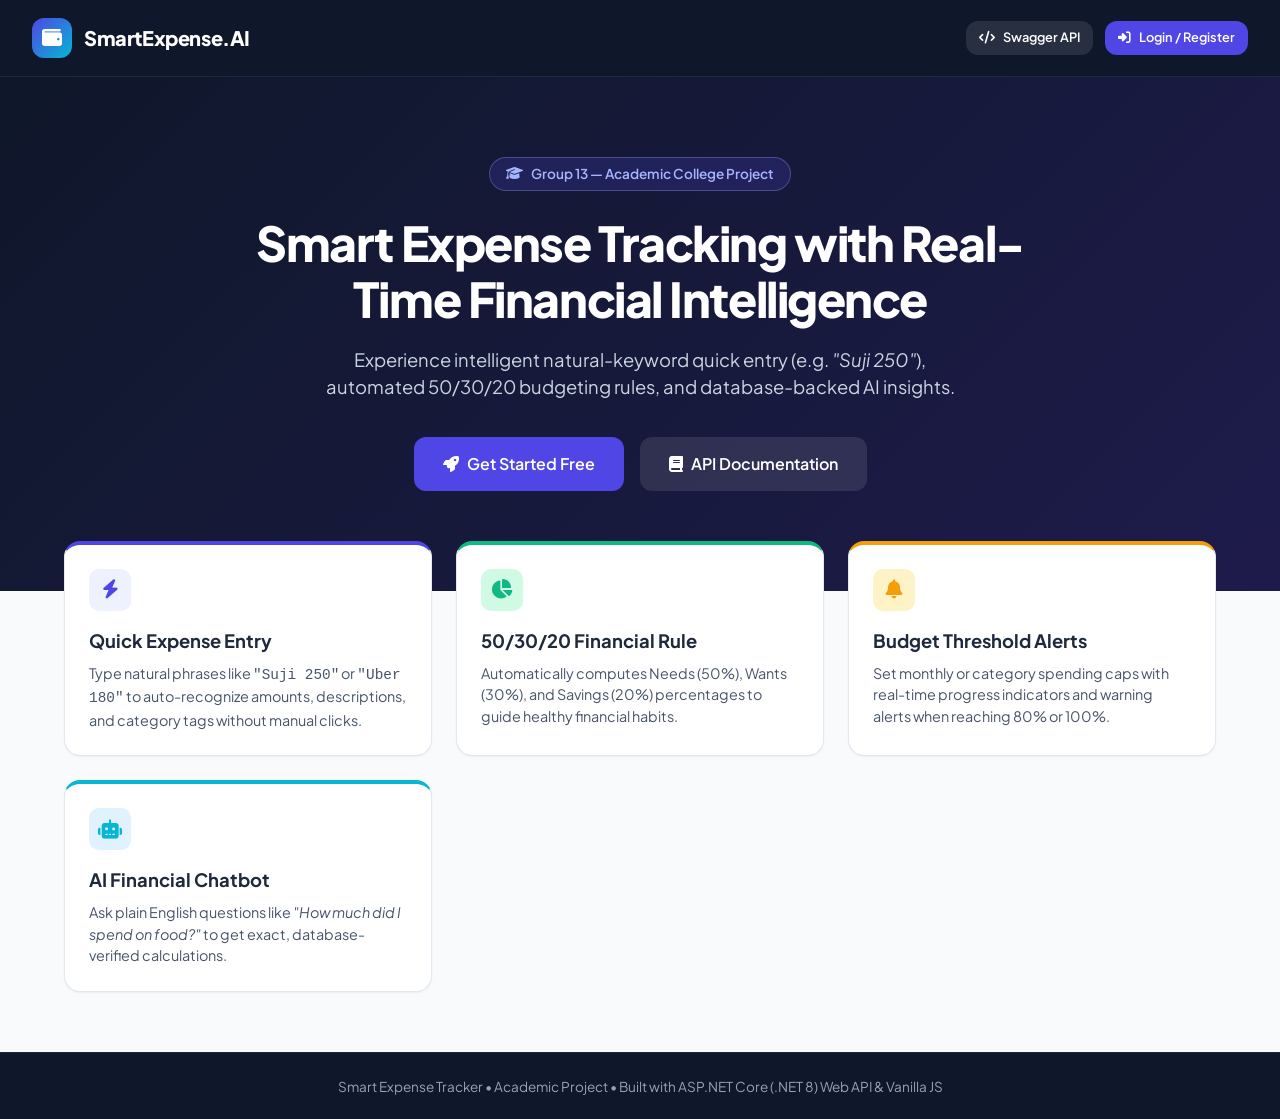
==== frontend/index.html @ 4ae5ca82 "Initial Commit" ====
<!DOCTYPE html>
<html lang="en">
<head>
  <meta charset="UTF-8">
  <meta name="viewport" content="width=device-width, initial-scale=1.0">
  <title>Smart Expense Tracker with AI Insights | Academic Project</title>
  <link rel="stylesheet" href="https://cdnjs.cloudflare.com/ajax/libs/font-awesome/6.4.0/css/all.min.css">
  <link rel="stylesheet" href="css/style.css">
  <style>
    .hero-section {
      background: linear-gradient(135deg, #0f172a 0%, #1e1b4b 100%);
      color: #ffffff;
      padding: 80px 24px 100px;
      text-align: center;
    }
    .hero-badge {
      display: inline-flex;
      align-items: center;
      gap: 8px;
      background: rgba(79, 70, 229, 0.2);
      border: 1px solid rgba(165, 180, 252, 0.3);
      color: #a5b4fc;
      padding: 6px 16px;
      border-radius: var(--radius-full);
      font-size: 0.85rem;
      font-weight: 600;
      margin-bottom: 24px;
    }
    .hero-title {
      font-size: 3rem;
      font-weight: 800;
      letter-spacing: -0.03em;
      line-height: 1.15;
      max-width: 800px;
      margin: 0 auto 20px;
    }
    .hero-desc {
      font-size: 1.15rem;
      color: var(--gray-300);
      max-width: 650px;
      margin: 0 auto 36px;
    }
    .feature-grid {
      max-width: 1200px;
      margin: -50px auto 60px;
      padding: 0 24px;
      display: grid;
      grid-template-columns: repeat(auto-fit, minmax(280px, 1fr));
      gap: 24px;
    }
  </style>
</head>
<body>

  <!-- Navigation Bar -->
  <header style="background: var(--dark); padding: 18px 32px; display: flex; justify-content: space-between; align-items: center; border-bottom: 1px solid var(--gray-800);">
    <div style="display: flex; align-items: center; gap: 12px;">
      <div class="brand-icon"><i class="fas fa-wallet" style="color: white;"></i></div>
      <span style="font-size: 1.25rem; font-weight: 800; color: white; letter-spacing: -0.02em;">SmartExpense.AI</span>
    </div>
    <div style="display: flex; gap: 12px; align-items: center;">
      <a href="http://localhost:5077/swagger" target="_blank" class="btn btn-secondary btn-sm" style="color: var(--white); background: rgba(255,255,255,0.1);"><i class="fas fa-code"></i> Swagger API</a>
      <a href="login.html" class="btn btn-primary btn-sm"><i class="fas fa-sign-in-alt"></i> Login / Register</a>
    </div>
  </header>

  <!-- Hero Section -->
  <section class="hero-section">
    <div class="hero-badge"><i class="fas fa-graduation-cap"></i> Group 13 — Academic College Project</div>
    <h1 class="hero-title">Smart Expense Tracking with Real-Time Financial Intelligence</h1>
    <p class="hero-desc">Experience intelligent natural-keyword quick entry (e.g. <em>"Suji 250"</em>), automated 50/30/20 budgeting rules, and database-backed AI insights.</p>
    <div style="display: flex; gap: 16px; justify-content: center; flex-wrap: wrap;">
      <a href="login.html" class="btn btn-primary" style="padding: 14px 28px; font-size: 1rem;"><i class="fas fa-rocket"></i> Get Started Free</a>
      <a href="http://localhost:5077/swagger" target="_blank" class="btn btn-secondary" style="padding: 14px 28px; font-size: 1rem; color: white; background: rgba(255,255,255,0.1);"><i class="fas fa-book"></i> API Documentation</a>
    </div>
  </section>

  <!-- Key Features Grid -->
  <section class="feature-grid">
    <div class="card" style="border-top: 4px solid var(--primary);">
      <div class="kpi-icon-wrap" style="background: var(--primary-light); color: var(--primary); margin-bottom: 16px;">
        <i class="fas fa-bolt"></i>
      </div>
      <h3 style="font-size: 1.15rem; font-weight: 700; margin-bottom: 8px;">Quick Expense Entry</h3>
      <p style="font-size: 0.9rem; color: var(--gray-600);">Type natural phrases like <code>"Suji 250"</code> or <code>"Uber 180"</code> to auto-recognize amounts, descriptions, and category tags without manual clicks.</p>
    </div>

    <div class="card" style="border-top: 4px solid var(--success);">
      <div class="kpi-icon-wrap" style="background: var(--success-light); color: var(--success); margin-bottom: 16px;">
        <i class="fas fa-chart-pie"></i>
      </div>
      <h3 style="font-size: 1.15rem; font-weight: 700; margin-bottom: 8px;">50/30/20 Financial Rule</h3>
      <p style="font-size: 0.9rem; color: var(--gray-600);">Automatically computes Needs (50%), Wants (30%), and Savings (20%) percentages to guide healthy financial habits.</p>
    </div>

    <div class="card" style="border-top: 4px solid var(--warning);">
      <div class="kpi-icon-wrap" style="background: var(--warning-light); color: var(--warning); margin-bottom: 16px;">
        <i class="fas fa-bell"></i>
      </div>
      <h3 style="font-size: 1.15rem; font-weight: 700; margin-bottom: 8px;">Budget Threshold Alerts</h3>
      <p style="font-size: 0.9rem; color: var(--gray-600);">Set monthly or category spending caps with real-time progress indicators and warning alerts when reaching 80% or 100%.</p>
    </div>

    <div class="card" style="border-top: 4px solid var(--secondary);">
      <div class="kpi-icon-wrap" style="background: #e0f2fe; color: var(--secondary); margin-bottom: 16px;">
        <i class="fas fa-robot"></i>
      </div>
      <h3 style="font-size: 1.15rem; font-weight: 700; margin-bottom: 8px;">AI Financial Chatbot</h3>
      <p style="font-size: 0.9rem; color: var(--gray-600);">Ask plain English questions like <em>"How much did I spend on food?"</em> to get exact, database-verified calculations.</p>
    </div>
  </section>

  <!-- Footer -->
  <footer style="margin-top: auto; background: var(--dark); color: var(--gray-400); text-align: center; padding: 24px; font-size: 0.85rem; border-top: 1px solid var(--gray-800);">
    <p>Smart Expense Tracker &bull; Academic Project &bull; Built with ASP.NET Core (.NET 8) Web API &amp; Vanilla JS</p>
  </footer>

</body>
</html>
---- frontend/css/style.css ----
/* =========================================================================
   Smart Expense Tracker - Modern & Clean Design System
   ========================================================================= */

@import url('https://fonts.googleapis.com/css2?family=Plus+Jakarta+Sans:wght@300;400;500;600;700;800&display=swap');

:root {
  --primary: #4f46e5;
  --primary-hover: #4338ca;
  --primary-light: #eef2ff;
  --secondary: #06b6d4;
  --success: #10b981;
  --success-light: #d1fae5;
  --warning: #f59e0b;
  --warning-light: #fef3c7;
  --danger: #ef4444;
  --danger-light: #fee2e2;
  --dark: #0f172a;
  --dark-card: #1e293b;
  --gray-50: #f8fafc;
  --gray-100: #f1f5f9;
  --gray-200: #e2e8f0;
  --gray-300: #cbd5e1;
  --gray-400: #94a3b8;
  --gray-500: #64748b;
  --gray-600: #475569;
  --gray-700: #334155;
  --gray-800: #1e293b;
  --gray-900: #0f172a;
  --white: #ffffff;
  
  --shadow-sm: 0 1px 2px 0 rgb(0 0 0 / 0.05);
  --shadow: 0 4px 6px -1px rgb(0 0 0 / 0.1), 0 2px 4px -2px rgb(0 0 0 / 0.1);
  --shadow-md: 0 10px 15px -3px rgb(0 0 0 / 0.1), 0 4px 6px -4px rgb(0 0 0 / 0.1);
  --shadow-lg: 0 20px 25px -5px rgb(0 0 0 / 0.1), 0 8px 10px -6px rgb(0 0 0 / 0.1);
  --radius: 12px;
  --radius-lg: 16px;
  --radius-full: 9999px;
  --transition: all 0.2s cubic-bezier(0.4, 0, 0.2, 1);
}

* {
  margin: 0;
  padding: 0;
  box-sizing: border-box;
}

body {
  font-family: 'Plus Jakarta Sans', sans-serif;
  background-color: var(--gray-50);
  color: var(--gray-800);
  line-height: 1.5;
  min-height: 100vh;
  display: flex;
  flex-direction: column;
}

/* Layout */
.app-container {
  display: flex;
  min-height: 100vh;
}

/* Sidebar */
.sidebar {
  width: 260px;
  background: var(--dark);
  color: var(--white);
  padding: 24px 16px;
  display: flex;
  flex-direction: column;
  position: fixed;
  top: 0;
  bottom: 0;
  left: 0;
  z-index: 40;
  box-shadow: var(--shadow-md);
}

.brand {
  display: flex;
  align-items: center;
  gap: 12px;
  padding: 0 8px 24px;
  border-bottom: 1px solid var(--gray-800);
  text-decoration: none;
  color: var(--white);
}

.brand-icon {
  width: 40px;
  height: 40px;
  background: linear-gradient(135deg, var(--primary), var(--secondary));
  border-radius: var(--radius);
  display: flex;
  align-items: center;
  justify-content: center;
  font-size: 20px;
}

.brand-title {
  font-size: 1.1rem;
  font-weight: 700;
  letter-spacing: -0.02em;
}

.brand-badge {
  font-size: 0.65rem;
  background: rgba(79, 70, 229, 0.3);
  color: #a5b4fc;
  padding: 2px 6px;
  border-radius: var(--radius-full);
  margin-left: auto;
  border: 1px solid rgba(165, 180, 252, 0.2);
}

.nav-links {
  list-style: none;
  margin-top: 24px;
  display: flex;
  flex-direction: column;
  gap: 6px;
  flex-grow: 1;
}

.nav-link {
  display: flex;
  align-items: center;
  gap: 12px;
  padding: 12px 14px;
  color: var(--gray-400);
  text-decoration: none;
  border-radius: var(--radius);
  font-weight: 500;
  font-size: 0.95rem;
  transition: var(--transition);
}

.nav-link:hover {
  color: var(--white);
  background: rgba(255, 255, 255, 0.05);
}

.nav-link.active {
  color: var(--white);
  background: var(--primary);
  box-shadow: 0 4px 12px rgba(79, 70, 229, 0.35);
}

.nav-icon {
  font-size: 1.1rem;
  width: 20px;
  text-align: center;
}

.user-profile-bar {
  padding: 16px;
  background: rgba(255, 255, 255, 0.03);
  border-radius: var(--radius);
  border: 1px solid rgba(255, 255, 255, 0.05);
  display: flex;
  align-items: center;
  gap: 12px;
}

.user-avatar {
  width: 36px;
  height: 36px;
  background: var(--primary);
  border-radius: 50%;
  display: flex;
  align-items: center;
  justify-content: center;
  font-weight: 600;
  font-size: 0.85rem;
}

.user-info {
  flex: 1;
  overflow: hidden;
}

.user-name {
  font-size: 0.85rem;
  font-weight: 600;
  white-space: nowrap;
  overflow: hidden;
  text-overflow: ellipsis;
}

.user-email {
  font-size: 0.75rem;
  color: var(--gray-400);
  white-space: nowrap;
  overflow: hidden;
  text-overflow: ellipsis;
}

.btn-logout {
  background: none;
  border: none;
  color: var(--gray-400);
  cursor: pointer;
  padding: 6px;
  border-radius: 6px;
  transition: var(--transition);
}

.btn-logout:hover {
  color: var(--danger);
  background: rgba(239, 68, 68, 0.1);
}

/* Main Content Area */
.main-content {
  margin-left: 260px;
  flex: 1;
  padding: 32px;
  max-width: 1400px;
}

/* Header */
.page-header {
  display: flex;
  justify-content: space-between;
  align-items: center;
  margin-bottom: 28px;
  flex-wrap: wrap;
  gap: 16px;
}

.page-title {
  font-size: 1.75rem;
  font-weight: 800;
  color: var(--gray-900);
  letter-spacing: -0.02em;
}

.page-subtitle {
  font-size: 0.9rem;
  color: var(--gray-500);
  margin-top: 2px;
}

/* Quick Expense Bar (Feature 2B) */
.quick-entry-card {
  background: var(--white);
  border-radius: var(--radius-lg);
  padding: 20px 24px;
  margin-bottom: 28px;
  box-shadow: var(--shadow-sm);
  border: 1px solid var(--gray-200);
  display: flex;
  align-items: center;
  gap: 16px;
  flex-wrap: wrap;
}

.quick-entry-label {
  font-weight: 700;
  font-size: 0.95rem;
  color: var(--primary);
  display: flex;
  align-items: center;
  gap: 6px;
  white-space: nowrap;
}

.quick-entry-form {
  display: flex;
  flex: 1;
  gap: 12px;
  min-width: 300px;
}

.quick-input {
  flex: 1;
  padding: 12px 16px;
  border: 1.5px solid var(--gray-300);
  border-radius: var(--radius);
  font-size: 0.95rem;
  font-family: inherit;
  transition: var(--transition);
}

.quick-input:focus {
  outline: none;
  border-color: var(--primary);
  box-shadow: 0 0 0 3px rgba(79, 70, 229, 0.15);
}

/* KPI Cards Grid */
.kpi-grid {
  display: grid;
  grid-template-columns: repeat(auto-fit, minmax(240px, 1fr));
  gap: 20px;
  margin-bottom: 28px;
}

.kpi-card {
  background: var(--white);
  border-radius: var(--radius-lg);
  padding: 24px;
  box-shadow: var(--shadow-sm);
  border: 1px solid var(--gray-200);
  transition: var(--transition);
  position: relative;
  overflow: hidden;
}

.kpi-card:hover {
  transform: translateY(-2px);
  box-shadow: var(--shadow-md);
}

.kpi-header {
  display: flex;
  justify-content: space-between;
  align-items: center;
  margin-bottom: 12px;
}

.kpi-title {
  font-size: 0.85rem;
  font-weight: 600;
  text-transform: uppercase;
  letter-spacing: 0.05em;
  color: var(--gray-500);
}

.kpi-icon-wrap {
  width: 42px;
  height: 42px;
  border-radius: 10px;
  display: flex;
  align-items: center;
  justify-content: center;
  font-size: 1.2rem;
}

.icon-income { background: var(--success-light); color: var(--success); }
.icon-expense { background: var(--danger-light); color: var(--danger); }
.icon-savings { background: var(--primary-light); color: var(--primary); }
.icon-rate { background: var(--warning-light); color: var(--warning); }

.kpi-value {
  font-size: 1.85rem;
  font-weight: 800;
  color: var(--gray-900);
  letter-spacing: -0.03em;
}

.kpi-subtext {
  font-size: 0.8rem;
  color: var(--gray-500);
  margin-top: 4px;
}

/* 50/30/20 Financial Rule Banner */
.rule-card {
  background: linear-gradient(135deg, #312e81, #1e1b4b);
  color: var(--white);
  border-radius: var(--radius-lg);
  padding: 24px;
  margin-bottom: 28px;
  box-shadow: var(--shadow);
}

.rule-header {
  display: flex;
  justify-content: space-between;
  align-items: center;
  margin-bottom: 16px;
  flex-wrap: wrap;
  gap: 12px;
}

.rule-title {
  font-size: 1.15rem;
  font-weight: 700;
  display: flex;
  align-items: center;
  gap: 8px;
}

.rule-badge {
  padding: 4px 12px;
  border-radius: var(--radius-full);
  font-size: 0.8rem;
  font-weight: 600;
  background: rgba(16, 185, 129, 0.2);
  color: #6ee7b7;
  border: 1px solid rgba(16, 185, 129, 0.3);
}

.rule-bars {
  display: grid;
  grid-template-columns: repeat(auto-fit, minmax(200px, 1fr));
  gap: 16px;
  margin-top: 16px;
}

.rule-item {
  background: rgba(255, 255, 255, 0.06);
  padding: 14px;
  border-radius: var(--radius);
  border: 1px solid rgba(255, 255, 255, 0.08);
}

.rule-item-header {
  display: flex;
  justify-content: space-between;
  font-size: 0.85rem;
  margin-bottom: 8px;
}

.rule-progress {
  height: 8px;
  background: rgba(255, 255, 255, 0.15);
  border-radius: var(--radius-full);
  overflow: hidden;
}

.rule-progress-bar {
  height: 100%;
  border-radius: var(--radius-full);
  transition: width 0.5s ease;
}

.bar-needs { background: #38bdf8; }
.bar-wants { background: #f472b6; }
.bar-savings { background: #34d399; }

/* Content Cards Grid */
.dashboard-grid {
  display: grid;
  grid-template-columns: 2fr 1fr;
  gap: 24px;
  margin-bottom: 28px;
}

@media (max-width: 1024px) {
  .dashboard-grid { grid-template-columns: 1fr; }
}

.card {
  background: var(--white);
  border-radius: var(--radius-lg);
  padding: 24px;
  box-shadow: var(--shadow-sm);
  border: 1px solid var(--gray-200);
}

.card-header {
  display: flex;
  justify-content: space-between;
  align-items: center;
  margin-bottom: 20px;
}

.card-title {
  font-size: 1.1rem;
  font-weight: 700;
  color: var(--gray-900);
}

/* Category Breakdown List */
.category-list {
  display: flex;
  flex-direction: column;
  gap: 14px;
}

.category-item {
  display: flex;
  align-items: center;
  gap: 12px;
}

.category-icon-box {
  width: 38px;
  height: 38px;
  border-radius: var(--radius);
  display: flex;
  align-items: center;
  justify-content: center;
  font-size: 1.1rem;
  flex-shrink: 0;
}

.category-info {
  flex: 1;
}

.category-name-row {
  display: flex;
  justify-content: space-between;
  font-size: 0.9rem;
  font-weight: 600;
  margin-bottom: 4px;
}

.category-meter {
  height: 6px;
  background: var(--gray-100);
  border-radius: var(--radius-full);
  overflow: hidden;
}

.category-meter-bar {
  height: 100%;
  border-radius: var(--radius-full);
}

/* Data Tables */
.table-container {
  overflow-x: auto;
}

table {
  width: 100%;
  border-collapse: collapse;
  text-align: left;
  font-size: 0.9rem;
}

th {
  background: var(--gray-50);
  padding: 12px 16px;
  font-weight: 600;
  color: var(--gray-600);
  border-bottom: 1px solid var(--gray-200);
}

td {
  padding: 14px 16px;
  border-bottom: 1px solid var(--gray-100);
  vertical-align: middle;
}

tr:hover td {
  background: var(--gray-50);
}

/* Badges */
.badge {
  display: inline-flex;
  align-items: center;
  gap: 4px;
  padding: 4px 10px;
  border-radius: var(--radius-full);
  font-size: 0.75rem;
  font-weight: 600;
}

.badge-expense { background: var(--danger-light); color: var(--danger); }
.badge-income { background: var(--success-light); color: var(--success); }
.badge-upi { background: #e0f2fe; color: #0369a1; }
.badge-cash { background: #fef3c7; color: #b45309; }
.badge-card { background: #f3e8ff; color: #7e22ce; }

/* Buttons */
.btn {
  display: inline-flex;
  align-items: center;
  justify-content: center;
  gap: 8px;
  padding: 10px 18px;
  border-radius: var(--radius);
  font-weight: 600;
  font-size: 0.9rem;
  font-family: inherit;
  cursor: pointer;
  transition: var(--transition);
  border: 1px solid transparent;
  text-decoration: none;
}

.btn-primary {
  background: var(--primary);
  color: var(--white);
}

.btn-primary:hover {
  background: var(--primary-hover);
  box-shadow: 0 4px 12px rgba(79, 70, 229, 0.25);
}

.btn-secondary {
  background: var(--gray-100);
  color: var(--gray-700);
}

.btn-secondary:hover {
  background: var(--gray-200);
}

.btn-danger {
  background: var(--danger-light);
  color: var(--danger);
}

.btn-danger:hover {
  background: #fca5a5;
  color: #991b1b;
}

.btn-sm {
  padding: 6px 12px;
  font-size: 0.8rem;
}

/* Modal */
.modal-backdrop {
  position: fixed;
  inset: 0;
  background: rgba(15, 23, 42, 0.6);
  backdrop-filter: blur(4px);
  display: flex;
  align-items: center;
  justify-content: center;
  z-index: 50;
  opacity: 0;
  pointer-events: none;
  transition: opacity 0.2s ease;
}

.modal-backdrop.open {
  opacity: 1;
  pointer-events: auto;
}

.modal-dialog {
  background: var(--white);
  border-radius: var(--radius-lg);
  width: 100%;
  max-width: 500px;
  padding: 28px;
  box-shadow: var(--shadow-lg);
  transform: translateY(20px);
  transition: transform 0.2s ease;
}

.modal-backdrop.open .modal-dialog {
  transform: translateY(0);
}

.modal-header {
  display: flex;
  justify-content: space-between;
  align-items: center;
  margin-bottom: 20px;
}

.modal-title {
  font-size: 1.25rem;
  font-weight: 700;
}

.modal-close {
  background: none;
  border: none;
  font-size: 1.5rem;
  color: var(--gray-400);
  cursor: pointer;
}

.form-group {
  margin-bottom: 16px;
}

.form-label {
  display: block;
  font-size: 0.85rem;
  font-weight: 600;
  margin-bottom: 6px;
  color: var(--gray-700);
}

.form-control {
  width: 100%;
  padding: 10px 14px;
  border: 1.5px solid var(--gray-300);
  border-radius: var(--radius);
  font-family: inherit;
  font-size: 0.95rem;
  transition: var(--transition);
}

.form-control:focus {
  outline: none;
  border-color: var(--primary);
  box-shadow: 0 0 0 3px rgba(79, 70, 229, 0.15);
}

/* AI Floating Chatbot Widget */
.ai-fab {
  position: fixed;
  bottom: 28px;
  right: 28px;
  width: 56px;
  height: 56px;
  background: linear-gradient(135deg, var(--primary), var(--secondary));
  color: var(--white);
  border-radius: 50%;
  display: flex;
  align-items: center;
  justify-content: center;
  font-size: 24px;
  box-shadow: 0 8px 24px rgba(79, 70, 229, 0.4);
  cursor: pointer;
  z-index: 45;
  transition: transform 0.3s ease;
}

.ai-fab:hover {
  transform: scale(1.08);
}

.ai-chat-drawer {
  position: fixed;
  bottom: 96px;
  right: 28px;
  width: 380px;
  height: 520px;
  background: var(--white);
  border-radius: var(--radius-lg);
  box-shadow: var(--shadow-lg);
  border: 1px solid var(--gray-200);
  display: flex;
  flex-direction: column;
  z-index: 45;
  opacity: 0;
  pointer-events: none;
  transform: translateY(20px);
  transition: var(--transition);
}

.ai-chat-drawer.open {
  opacity: 1;
  pointer-events: auto;
  transform: translateY(0);
}

.chat-header {
  padding: 16px;
  background: var(--dark);
  color: var(--white);
  border-radius: var(--radius-lg) var(--radius-lg) 0 0;
  display: flex;
  justify-content: space-between;
  align-items: center;
}

.chat-title {
  font-size: 0.95rem;
  font-weight: 700;
  display: flex;
  align-items: center;
  gap: 8px;
}

.chat-body {
  flex: 1;
  padding: 16px;
  overflow-y: auto;
  display: flex;
  flex-direction: column;
  gap: 12px;
}

.chat-bubble {
  max-width: 85%;
  padding: 10px 14px;
  border-radius: 14px;
  font-size: 0.85rem;
  line-height: 1.4;
}

.chat-bubble.bot {
  background: var(--gray-100);
  color: var(--gray-800);
  align-self: flex-start;
  border-bottom-left-radius: 4px;
}

.chat-bubble.user {
  background: var(--primary);
  color: var(--white);
  align-self: flex-end;
  border-bottom-right-radius: 4px;
}

.chat-footer {
  padding: 12px;
  border-top: 1px solid var(--gray-200);
  display: flex;
  gap: 8px;
}

/* Auth Page */
.auth-wrapper {
  min-height: 100vh;
  display: flex;
  align-items: center;
  justify-content: center;
  padding: 24px;
  background: linear-gradient(135deg, #0f172a, #1e1b4b);
}

.auth-card {
  background: var(--white);
  border-radius: var(--radius-lg);
  width: 100%;
  max-width: 440px;
  padding: 36px;
  box-shadow: var(--shadow-lg);
}

.auth-tabs {
  display: flex;
  border-bottom: 2px solid var(--gray-200);
  margin-bottom: 24px;
}

.auth-tab {
  flex: 1;
  text-align: center;
  padding: 12px;
  font-weight: 600;
  color: var(--gray-500);
  cursor: pointer;
  border-bottom: 2px solid transparent;
  margin-bottom: -2px;
  transition: var(--transition);
}

.auth-tab.active {
  color: var(--primary);
  border-bottom-color: var(--primary);
}

/* Toast Notifications */
.toast-container {
  position: fixed;
  top: 20px;
  right: 20px;
  z-index: 100;
  display: flex;
  flex-direction: column;
  gap: 10px;
}

.toast {
  padding: 12px 18px;
  border-radius: var(--radius);
  font-size: 0.9rem;
  font-weight: 600;
  box-shadow: var(--shadow-md);
  color: var(--white);
  animation: slideIn 0.3s ease;
}

.toast-success { background: var(--success); }
.toast-error { background: var(--danger); }
.toast-info { background: var(--primary); }

@keyframes slideIn {
  from { transform: translateX(100%); opacity: 0; }
  to { transform: translateX(0); opacity: 1; }
}
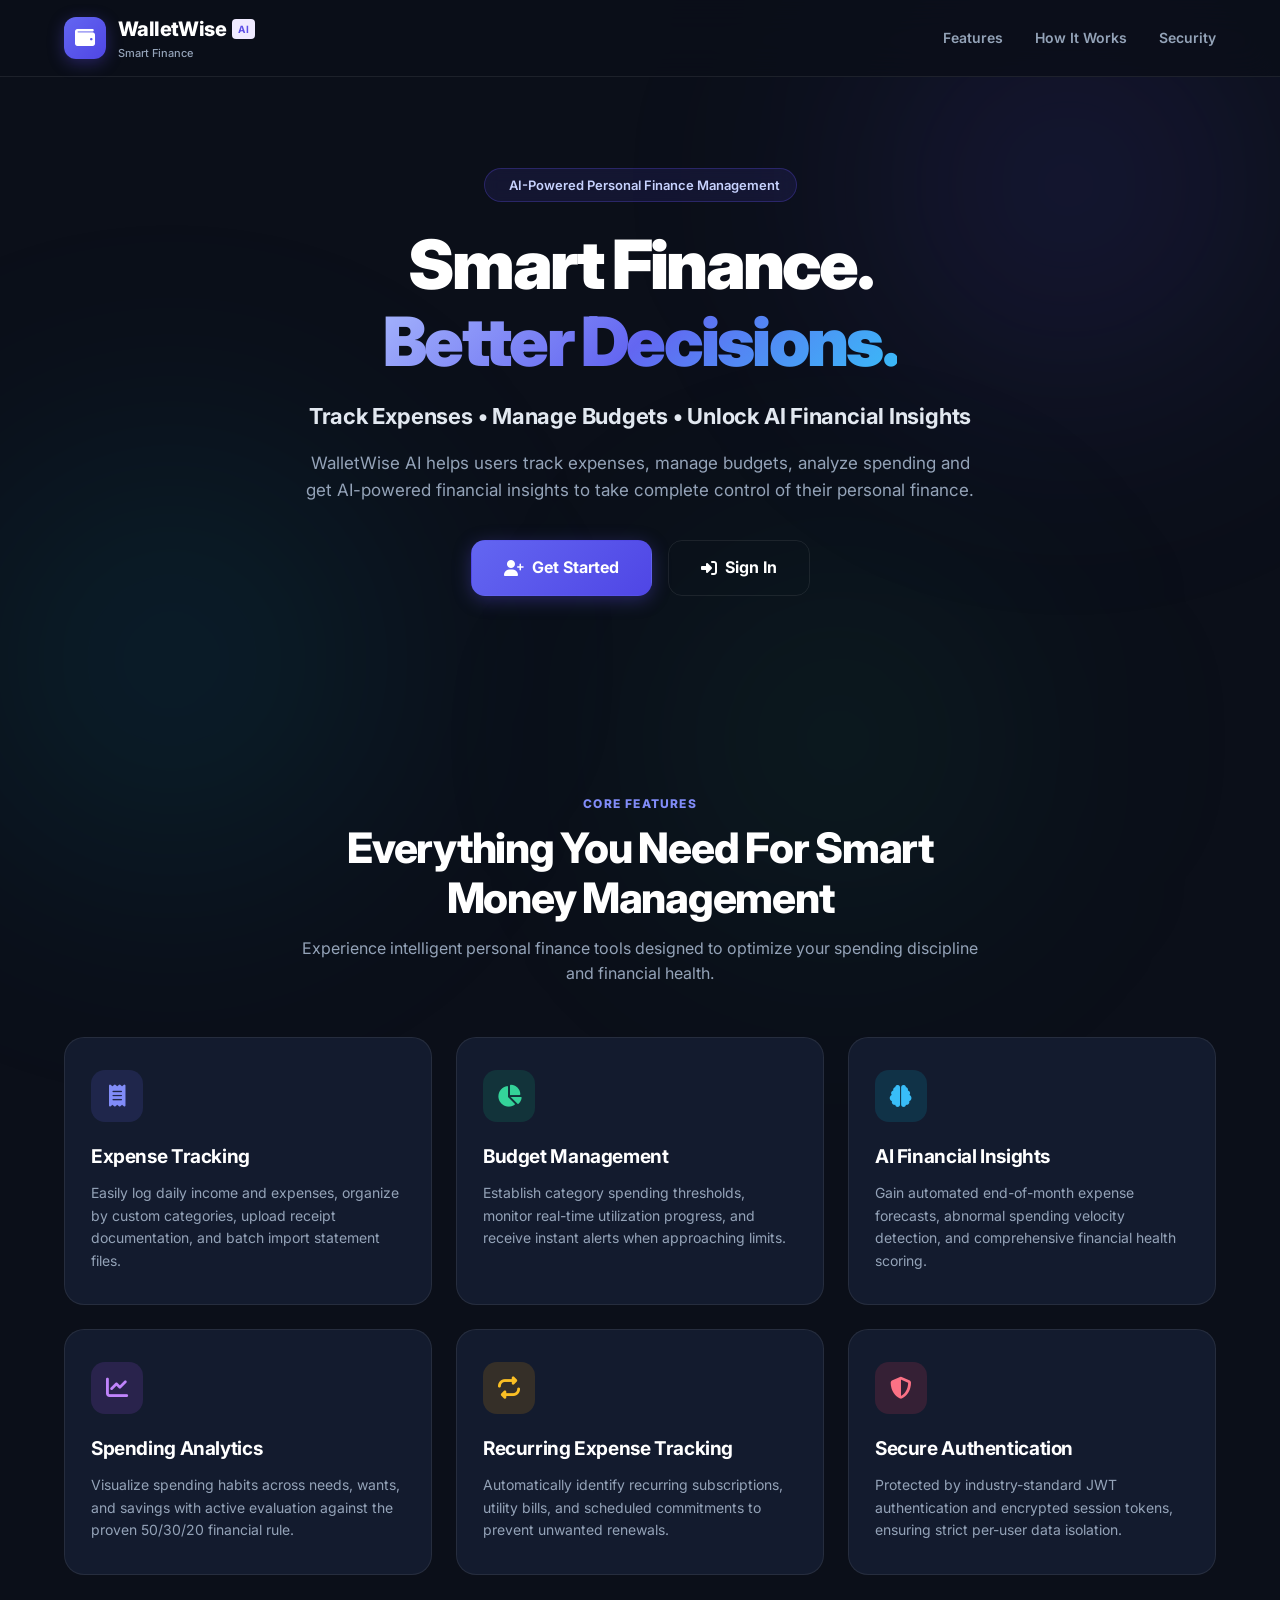
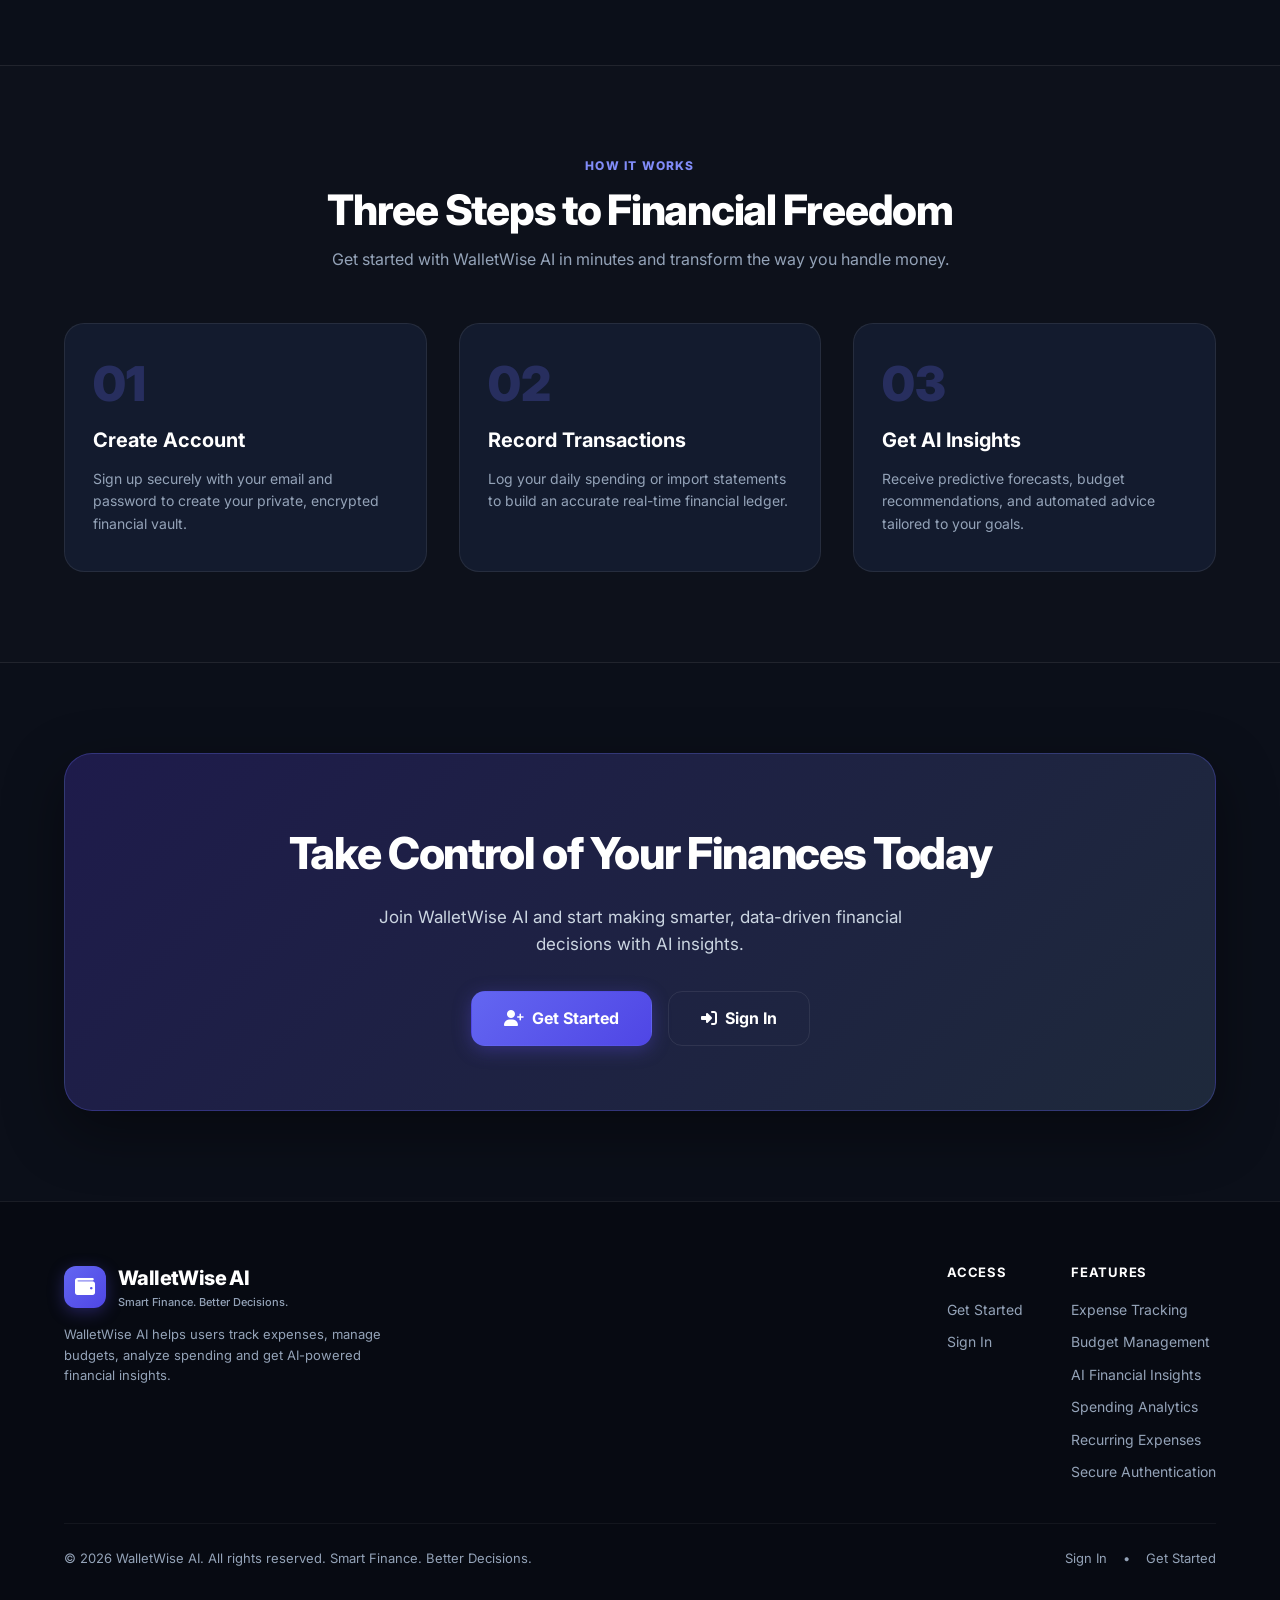
==== commit 2d6bd5f5: "Update frontend files" ====
--- a/frontend/index.html
+++ b/frontend/index.html
@@ -3,116 +3,734 @@
 <head>
   <meta charset="UTF-8">
   <meta name="viewport" content="width=device-width, initial-scale=1.0">
-  <title>Smart Expense Tracker with AI Insights | Academic Project</title>
+  <meta name="description" content="WalletWise AI helps users track expenses, manage budgets, analyze spending and get AI-powered financial insights. Smart Finance. Better Decisions.">
+  <title>WalletWise AI — Smart Finance. Better Decisions.</title>
+  
+  <!-- Google Fonts: Inter -->
+  <link rel="preconnect" href="https://fonts.googleapis.com">
+  <link rel="preconnect" href="https://fonts.gstatic.com" crossorigin>
+  <link href="https://fonts.googleapis.com/css2?family=Inter:wght@300;400;500;600;700;800;900&display=swap" rel="stylesheet">
+  
+  <!-- FontAwesome Icons -->
   <link rel="stylesheet" href="https://cdnjs.cloudflare.com/ajax/libs/font-awesome/6.4.0/css/all.min.css">
-  <link rel="stylesheet" href="css/style.css">
+  
   <style>
+    :root {
+      --primary: #5c4ee5;
+      --primary-dark: #4738cb;
+      --primary-light: #7a6df4;
+      --primary-soft: #efeaff;
+      --primary-glow: rgba(92, 78, 229, 0.35);
+      
+      --accent-cyan: #06b6d4;
+      --accent-emerald: #10b981;
+      --accent-amber: #f59e0b;
+      --accent-rose: #f43f5e;
+      
+      --dark-bg: #0b0f19;
+      --dark-card: #131b2e;
+      --dark-card-hover: #1a253e;
+      --dark-border: rgba(255, 255, 255, 0.08);
+      --dark-text-main: #f8fafc;
+      --dark-text-muted: #94a3b8;
+      
+      --radius-sm: 8px;
+      --radius-md: 14px;
+      --radius-lg: 20px;
+      --radius-xl: 28px;
+    }
+
+    * {
+      box-sizing: border-box;
+      margin: 0;
+      padding: 0;
+    }
+
+    html {
+      scroll-behavior: smooth;
+    }
+
+    body {
+      font-family: 'Inter', -apple-system, BlinkMacSystemFont, 'Segoe UI', Roboto, sans-serif;
+      background-color: var(--dark-bg);
+      color: var(--dark-text-main);
+      min-height: 100vh;
+      line-height: 1.6;
+      overflow-x: hidden;
+      -webkit-font-smoothing: antialiased;
+    }
+
+    /* Ambient Background Glows */
+    .glow-sphere {
+      position: fixed;
+      border-radius: 50%;
+      filter: blur(120px);
+      pointer-events: none;
+      z-index: 0;
+    }
+    .glow-1 {
+      top: -10%;
+      right: -5%;
+      width: 550px;
+      height: 550px;
+      background: radial-gradient(circle, rgba(92, 78, 229, 0.22) 0%, transparent 70%);
+    }
+    .glow-2 {
+      top: 40%;
+      left: -10%;
+      width: 600px;
+      height: 600px;
+      background: radial-gradient(circle, rgba(6, 182, 212, 0.15) 0%, transparent 70%);
+    }
+    .glow-3 {
+      bottom: -10%;
+      right: 15%;
+      width: 500px;
+      height: 500px;
+      background: radial-gradient(circle, rgba(16, 185, 129, 0.12) 0%, transparent 70%);
+    }
+
+    /* Layout Containers */
+    .container {
+      max-width: 1200px;
+      margin: 0 auto;
+      padding: 0 24px;
+      position: relative;
+      z-index: 1;
+    }
+
+    /* Navigation Bar */
+    .navbar-wrapper {
+      position: sticky;
+      top: 0;
+      z-index: 100;
+      backdrop-filter: blur(16px);
+      -webkit-backdrop-filter: blur(16px);
+      background: rgba(11, 15, 25, 0.85);
+      border-bottom: 1px solid var(--dark-border);
+    }
+    .navbar {
+      height: 76px;
+      display: flex;
+      align-items: center;
+      justify-content: space-between;
+    }
+    .brand-logo {
+      display: flex;
+      align-items: center;
+      gap: 12px;
+      text-decoration: none;
+    }
+    .brand-icon {
+      width: 42px;
+      height: 42px;
+      border-radius: 12px;
+      background: linear-gradient(135deg, #6366f1 0%, #4f46e5 100%);
+      color: #ffffff;
+      display: grid;
+      place-items: center;
+      font-size: 20px;
+      box-shadow: 0 4px 16px var(--primary-glow);
+    }
+    .brand-text {
+      display: flex;
+      flex-direction: column;
+    }
+    .brand-name {
+      font-size: 20px;
+      font-weight: 800;
+      color: #ffffff;
+      letter-spacing: -0.03em;
+      display: flex;
+      align-items: center;
+      gap: 6px;
+    }
+    .brand-tag {
+      font-size: 10px;
+      font-weight: 700;
+      background: var(--primary-soft);
+      color: var(--primary);
+      padding: 2px 6px;
+      border-radius: 4px;
+      letter-spacing: 0.05em;
+    }
+    .brand-sub {
+      font-size: 11px;
+      color: var(--dark-text-muted);
+      font-weight: 500;
+    }
+
+    .nav-links {
+      display: flex;
+      align-items: center;
+      gap: 32px;
+      list-style: none;
+    }
+    .nav-links a {
+      color: var(--dark-text-muted);
+      text-decoration: none;
+      font-size: 14px;
+      font-weight: 600;
+      transition: color 0.2s ease;
+    }
+    .nav-links a:hover {
+      color: #ffffff;
+    }
+
+    .nav-cta-group {
+      display: flex;
+      align-items: center;
+      gap: 14px;
+    }
+
+    /* Buttons */
+    .btn {
+      display: inline-flex;
+      align-items: center;
+      justify-content: center;
+      gap: 8px;
+      font-size: 14px;
+      font-weight: 700;
+      padding: 10px 22px;
+      border-radius: 12px;
+      text-decoration: none;
+      cursor: pointer;
+      border: 1px solid transparent;
+      transition: all 0.25s cubic-bezier(0.16, 1, 0.3, 1);
+    }
+    .btn-ghost {
+      color: #ffffff;
+      background: transparent;
+      border-color: var(--dark-border);
+    }
+    .btn-ghost:hover {
+      background: rgba(255, 255, 255, 0.05);
+      border-color: rgba(255, 255, 255, 0.2);
+    }
+    .btn-primary {
+      background: linear-gradient(135deg, #6366f1 0%, #4f46e5 100%);
+      color: #ffffff;
+      box-shadow: 0 4px 18px var(--primary-glow);
+    }
+    .btn-primary:hover {
+      background: linear-gradient(135deg, #4f46e5 0%, #4338ca 100%);
+      transform: translateY(-2px);
+      box-shadow: 0 8px 25px rgba(79, 70, 229, 0.45);
+    }
+    .btn-lg {
+      padding: 14px 32px;
+      font-size: 16px;
+      border-radius: 14px;
+    }
+    .btn-glow {
+      position: relative;
+      overflow: hidden;
+    }
+
+    /* Hero Section */
     .hero-section {
-      background: linear-gradient(135deg, #0f172a 0%, #1e1b4b 100%);
-      color: #ffffff;
-      padding: 80px 24px 100px;
+      padding: 90px 0 60px;
       text-align: center;
+      position: relative;
     }
     .hero-badge {
       display: inline-flex;
       align-items: center;
       gap: 8px;
-      background: rgba(79, 70, 229, 0.2);
-      border: 1px solid rgba(165, 180, 252, 0.3);
-      color: #a5b4fc;
+      background: rgba(92, 78, 229, 0.12);
+      border: 1px solid rgba(92, 78, 229, 0.3);
+      color: #c7d2fe;
       padding: 6px 16px;
-      border-radius: var(--radius-full);
-      font-size: 0.85rem;
+      border-radius: 30px;
+      font-size: 13px;
       font-weight: 600;
       margin-bottom: 24px;
+      backdrop-filter: blur(8px);
+    }
+    .hero-badge i {
+      color: #818cf8;
     }
     .hero-title {
-      font-size: 3rem;
+      font-size: clamp(38px, 5.5vw, 68px);
+      font-weight: 900;
+      line-height: 1.12;
+      letter-spacing: -0.04em;
+      margin-bottom: 20px;
+      color: #ffffff;
+    }
+    .hero-title .gradient-text {
+      background: linear-gradient(135deg, #a5b4fc 0%, #6366f1 50%, #38bdf8 100%);
+      -webkit-background-clip: text;
+      -webkit-text-fill-color: transparent;
+    }
+    .hero-tagline {
+      font-size: 22px;
+      font-weight: 700;
+      color: #e2e8f0;
+      margin-bottom: 16px;
+      letter-spacing: -0.01em;
+    }
+    .hero-desc {
+      max-width: 680px;
+      margin: 0 auto 36px;
+      font-size: 17px;
+      color: var(--dark-text-muted);
+      line-height: 1.6;
+    }
+    .hero-actions {
+      display: flex;
+      align-items: center;
+      justify-content: center;
+      gap: 16px;
+      flex-wrap: wrap;
+      margin-bottom: 48px;
+    }
+
+    /* Key Features Grid */
+    .section {
+      padding: 90px 0;
+      position: relative;
+    }
+    .section-header {
+      text-align: center;
+      max-width: 680px;
+      margin: 0 auto 50px;
+    }
+    .section-subtitle {
+      font-size: 12px;
       font-weight: 800;
+      color: #818cf8;
+      text-transform: uppercase;
+      letter-spacing: 0.1em;
+      margin-bottom: 10px;
+      display: block;
+    }
+    .section-title {
+      font-size: clamp(28px, 4vw, 42px);
+      font-weight: 800;
+      color: #ffffff;
       letter-spacing: -0.03em;
-      line-height: 1.15;
-      max-width: 800px;
-      margin: 0 auto 20px;
-    }
-    .hero-desc {
-      font-size: 1.15rem;
-      color: var(--gray-300);
-      max-width: 650px;
-      margin: 0 auto 36px;
-    }
-    .feature-grid {
-      max-width: 1200px;
-      margin: -50px auto 60px;
-      padding: 0 24px;
+      line-height: 1.2;
+    }
+    .section-desc {
+      font-size: 16px;
+      color: var(--dark-text-muted);
+      margin-top: 12px;
+    }
+
+    .features-grid {
       display: grid;
-      grid-template-columns: repeat(auto-fit, minmax(280px, 1fr));
+      grid-template-columns: repeat(3, 1fr);
       gap: 24px;
+    }
+    .feature-card {
+      background: var(--dark-card);
+      border: 1px solid var(--dark-border);
+      border-radius: var(--radius-lg);
+      padding: 32px 26px;
+      transition: all 0.3s cubic-bezier(0.16, 1, 0.3, 1);
+      position: relative;
+      overflow: hidden;
+    }
+    .feature-card:hover {
+      transform: translateY(-6px);
+      background: var(--dark-card-hover);
+      border-color: rgba(99, 102, 241, 0.3);
+      box-shadow: 0 16px 36px rgba(0, 0, 0, 0.3), 0 0 20px rgba(99, 102, 241, 0.1);
+    }
+    .feature-icon-box {
+      width: 52px;
+      height: 52px;
+      border-radius: 14px;
+      display: grid;
+      place-items: center;
+      font-size: 22px;
+      margin-bottom: 20px;
+    }
+    .icon-indigo { background: rgba(99, 102, 241, 0.15); color: #818cf8; }
+    .icon-emerald { background: rgba(16, 185, 129, 0.15); color: #34d399; }
+    .icon-cyan { background: rgba(6, 182, 212, 0.15); color: #38bdf8; }
+    .icon-amber { background: rgba(245, 158, 11, 0.15); color: #fbbf24; }
+    .icon-purple { background: rgba(168, 85, 247, 0.15); color: #c084fc; }
+    .icon-rose { background: rgba(244, 63, 94, 0.15); color: #fb7185; }
+
+    .feature-card h3 {
+      font-size: 19px;
+      font-weight: 700;
+      color: #ffffff;
+      margin-bottom: 10px;
+      letter-spacing: -0.02em;
+    }
+    .feature-card p {
+      font-size: 14px;
+      color: var(--dark-text-muted);
+      line-height: 1.6;
+    }
+
+    /* How It Works Section */
+    .how-it-works-grid {
+      display: grid;
+      grid-template-columns: repeat(3, 1fr);
+      gap: 32px;
+      position: relative;
+    }
+    .step-card {
+      background: var(--dark-card);
+      border: 1px solid var(--dark-border);
+      border-radius: var(--radius-lg);
+      padding: 36px 28px;
+      position: relative;
+      text-align: left;
+    }
+    .step-number {
+      font-size: 48px;
+      font-weight: 900;
+      color: rgba(99, 102, 241, 0.25);
+      line-height: 1;
+      margin-bottom: 16px;
+    }
+    .step-card h3 {
+      font-size: 20px;
+      font-weight: 700;
+      color: #ffffff;
+      margin-bottom: 12px;
+    }
+    .step-card p {
+      font-size: 14px;
+      color: var(--dark-text-muted);
+      line-height: 1.6;
+    }
+
+    /* CTA Section */
+    .cta-box {
+      background: linear-gradient(135deg, #1e1b4b 0%, #1e293b 100%);
+      border: 1px solid rgba(99, 102, 241, 0.3);
+      border-radius: var(--radius-xl);
+      padding: 64px 32px;
+      text-align: center;
+      position: relative;
+      overflow: hidden;
+      box-shadow: 0 20px 60px rgba(0, 0, 0, 0.4);
+    }
+    .cta-box h2 {
+      font-size: clamp(30px, 4vw, 44px);
+      font-weight: 800;
+      color: #ffffff;
+      letter-spacing: -0.03em;
+      margin-bottom: 16px;
+    }
+    .cta-box p {
+      font-size: 17px;
+      color: #cbd5e1;
+      max-width: 580px;
+      margin: 0 auto 32px;
+    }
+
+    /* Footer */
+    .footer {
+      border-top: 1px solid var(--dark-border);
+      padding: 60px 0 36px;
+      background: #070a12;
+      font-size: 14px;
+      color: var(--dark-text-muted);
+    }
+    .footer-top {
+      display: flex;
+      justify-content: space-between;
+      align-items: flex-start;
+      flex-wrap: wrap;
+      gap: 32px;
+      margin-bottom: 40px;
+    }
+    .footer-brand {
+      max-width: 320px;
+    }
+    .footer-brand p {
+      margin-top: 12px;
+      font-size: 13px;
+      line-height: 1.6;
+    }
+    .footer-links-group {
+      display: flex;
+      gap: 48px;
+      flex-wrap: wrap;
+    }
+    .footer-col h4 {
+      color: #ffffff;
+      font-size: 13px;
+      font-weight: 700;
+      text-transform: uppercase;
+      letter-spacing: 0.06em;
+      margin-bottom: 16px;
+    }
+    .footer-col ul {
+      list-style: none;
+      display: flex;
+      flex-direction: column;
+      gap: 10px;
+    }
+    .footer-col a {
+      color: var(--dark-text-muted);
+      text-decoration: none;
+      transition: color 0.2s;
+    }
+    .footer-col a:hover {
+      color: #ffffff;
+    }
+    .footer-bottom {
+      border-top: 1px solid rgba(255, 255, 255, 0.05);
+      padding-top: 24px;
+      display: flex;
+      justify-content: space-between;
+      align-items: center;
+      flex-wrap: wrap;
+      gap: 16px;
+      font-size: 13px;
+    }
+
+    /* Responsive */
+    @media (max-width: 992px) {
+      .features-grid { grid-template-columns: repeat(2, 1fr); }
+      .how-it-works-grid { grid-template-columns: 1fr; gap: 20px; }
+    }
+    @media (max-width: 768px) {
+      .nav-links { display: none; }
+      .features-grid { grid-template-columns: 1fr; }
+      .hero-section { padding: 50px 0 40px; }
     }
   </style>
 </head>
 <body>
 
+  <!-- Ambient Glow Accents -->
+  <div class="glow-sphere glow-1"></div>
+  <div class="glow-sphere glow-2"></div>
+  <div class="glow-sphere glow-3"></div>
+
   <!-- Navigation Bar -->
-  <header style="background: var(--dark); padding: 18px 32px; display: flex; justify-content: space-between; align-items: center; border-bottom: 1px solid var(--gray-800);">
-    <div style="display: flex; align-items: center; gap: 12px;">
-      <div class="brand-icon"><i class="fas fa-wallet" style="color: white;"></i></div>
-      <span style="font-size: 1.25rem; font-weight: 800; color: white; letter-spacing: -0.02em;">SmartExpense.AI</span>
+  <div class="navbar-wrapper">
+    <div class="container">
+      <nav class="navbar">
+        <a href="index.html" class="brand-logo">
+          <div class="brand-icon">
+            <i class="fas fa-wallet"></i>
+          </div>
+          <div class="brand-text">
+            <div class="brand-name">
+              WalletWise <span class="brand-tag">AI</span>
+            </div>
+            <span class="brand-sub">Smart Finance</span>
+          </div>
+        </a>
+
+        <ul class="nav-links">
+          <li><a href="#features">Features</a></li>
+          <li><a href="#how-it-works">How It Works</a></li>
+          <li><a href="#security">Security</a></li>
+        </ul>
+      </nav>
     </div>
-    <div style="display: flex; gap: 12px; align-items: center;">
-      <a href="http://localhost:5077/swagger" target="_blank" class="btn btn-secondary btn-sm" style="color: var(--white); background: rgba(255,255,255,0.1);"><i class="fas fa-code"></i> Swagger API</a>
-      <a href="login.html" class="btn btn-primary btn-sm"><i class="fas fa-sign-in-alt"></i> Login / Register</a>
-    </div>
-  </header>
-
-  <!-- Hero Section -->
+  </div>
+
+  <!-- Hero Section (GENERIC MARKETING ONLY - NO USER DATA) -->
   <section class="hero-section">
-    <div class="hero-badge"><i class="fas fa-graduation-cap"></i> Group 13 — Academic College Project</div>
-    <h1 class="hero-title">Smart Expense Tracking with Real-Time Financial Intelligence</h1>
-    <p class="hero-desc">Experience intelligent natural-keyword quick entry (e.g. <em>"Suji 250"</em>), automated 50/30/20 budgeting rules, and database-backed AI insights.</p>
-    <div style="display: flex; gap: 16px; justify-content: center; flex-wrap: wrap;">
-      <a href="login.html" class="btn btn-primary" style="padding: 14px 28px; font-size: 1rem;"><i class="fas fa-rocket"></i> Get Started Free</a>
-      <a href="http://localhost:5077/swagger" target="_blank" class="btn btn-secondary" style="padding: 14px 28px; font-size: 1rem; color: white; background: rgba(255,255,255,0.1);"><i class="fas fa-book"></i> API Documentation</a>
+    <div class="container">
+      <div class="hero-badge">
+        <i class="fas fa-sparkles"></i> AI-Powered Personal Finance Management
+      </div>
+      
+      <h1 class="hero-title">
+        Smart Finance.<br>
+        <span class="gradient-text">Better Decisions.</span>
+      </h1>
+
+      <p class="hero-tagline">
+        Track Expenses • Manage Budgets • Unlock AI Financial Insights
+      </p>
+
+      <p class="hero-desc">
+        WalletWise AI helps users track expenses, manage budgets, analyze spending and get AI-powered financial insights to take complete control of their personal finance.
+      </p>
+
+      <div class="hero-actions">
+        <a href="login.html?tab=register" class="btn btn-primary btn-lg btn-glow">
+          <i class="fas fa-user-plus"></i> Get Started
+        </a>
+        <a href="login.html?tab=login" class="btn btn-ghost btn-lg">
+          <i class="fas fa-right-to-bracket"></i> Sign In
+        </a>
+      </div>
     </div>
   </section>
 
-  <!-- Key Features Grid -->
-  <section class="feature-grid">
-    <div class="card" style="border-top: 4px solid var(--primary);">
-      <div class="kpi-icon-wrap" style="background: var(--primary-light); color: var(--primary); margin-bottom: 16px;">
-        <i class="fas fa-bolt"></i>
-      </div>
-      <h3 style="font-size: 1.15rem; font-weight: 700; margin-bottom: 8px;">Quick Expense Entry</h3>
-      <p style="font-size: 0.9rem; color: var(--gray-600);">Type natural phrases like <code>"Suji 250"</code> or <code>"Uber 180"</code> to auto-recognize amounts, descriptions, and category tags without manual clicks.</p>
-    </div>
-
-    <div class="card" style="border-top: 4px solid var(--success);">
-      <div class="kpi-icon-wrap" style="background: var(--success-light); color: var(--success); margin-bottom: 16px;">
-        <i class="fas fa-chart-pie"></i>
-      </div>
-      <h3 style="font-size: 1.15rem; font-weight: 700; margin-bottom: 8px;">50/30/20 Financial Rule</h3>
-      <p style="font-size: 0.9rem; color: var(--gray-600);">Automatically computes Needs (50%), Wants (30%), and Savings (20%) percentages to guide healthy financial habits.</p>
-    </div>
-
-    <div class="card" style="border-top: 4px solid var(--warning);">
-      <div class="kpi-icon-wrap" style="background: var(--warning-light); color: var(--warning); margin-bottom: 16px;">
-        <i class="fas fa-bell"></i>
-      </div>
-      <h3 style="font-size: 1.15rem; font-weight: 700; margin-bottom: 8px;">Budget Threshold Alerts</h3>
-      <p style="font-size: 0.9rem; color: var(--gray-600);">Set monthly or category spending caps with real-time progress indicators and warning alerts when reaching 80% or 100%.</p>
-    </div>
-
-    <div class="card" style="border-top: 4px solid var(--secondary);">
-      <div class="kpi-icon-wrap" style="background: #e0f2fe; color: var(--secondary); margin-bottom: 16px;">
-        <i class="fas fa-robot"></i>
-      </div>
-      <h3 style="font-size: 1.15rem; font-weight: 700; margin-bottom: 8px;">AI Financial Chatbot</h3>
-      <p style="font-size: 0.9rem; color: var(--gray-600);">Ask plain English questions like <em>"How much did I spend on food?"</em> to get exact, database-verified calculations.</p>
+  <!-- Key Features Section -->
+  <section class="section" id="features">
+    <div class="container">
+      <div class="section-header">
+        <span class="section-subtitle">Core Features</span>
+        <h2 class="section-title">Everything You Need For Smart Money Management</h2>
+        <p class="section-desc">Experience intelligent personal finance tools designed to optimize your spending discipline and financial health.</p>
+      </div>
+
+      <div class="features-grid">
+        <!-- Feature 1: Expense Tracking -->
+        <div class="feature-card">
+          <div class="feature-icon-box icon-indigo">
+            <i class="fas fa-receipt"></i>
+          </div>
+          <h3>Expense Tracking</h3>
+          <p>Easily log daily income and expenses, organize by custom categories, upload receipt documentation, and batch import statement files.</p>
+        </div>
+
+        <!-- Feature 2: Budget Management -->
+        <div class="feature-card">
+          <div class="feature-icon-box icon-emerald">
+            <i class="fas fa-chart-pie"></i>
+          </div>
+          <h3>Budget Management</h3>
+          <p>Establish category spending thresholds, monitor real-time utilization progress, and receive instant alerts when approaching limits.</p>
+        </div>
+
+        <!-- Feature 3: AI Financial Insights -->
+        <div class="feature-card">
+          <div class="feature-icon-box icon-cyan">
+            <i class="fas fa-brain"></i>
+          </div>
+          <h3>AI Financial Insights</h3>
+          <p>Gain automated end-of-month expense forecasts, abnormal spending velocity detection, and comprehensive financial health scoring.</p>
+        </div>
+
+        <!-- Feature 4: Spending Analytics -->
+        <div class="feature-card">
+          <div class="feature-icon-box icon-purple">
+            <i class="fas fa-chart-line"></i>
+          </div>
+          <h3>Spending Analytics</h3>
+          <p>Visualize spending habits across needs, wants, and savings with active evaluation against the proven 50/30/20 financial rule.</p>
+        </div>
+
+        <!-- Feature 5: Recurring Expense Tracking -->
+        <div class="feature-card">
+          <div class="feature-icon-box icon-amber">
+            <i class="fas fa-repeat"></i>
+          </div>
+          <h3>Recurring Expense Tracking</h3>
+          <p>Automatically identify recurring subscriptions, utility bills, and scheduled commitments to prevent unwanted renewals.</p>
+        </div>
+
+        <!-- Feature 6: Secure Authentication -->
+        <div class="feature-card" id="security">
+          <div class="feature-icon-box icon-rose">
+            <i class="fas fa-shield-halved"></i>
+          </div>
+          <h3>Secure Authentication</h3>
+          <p>Protected by industry-standard JWT authentication and encrypted session tokens, ensuring strict per-user data isolation.</p>
+        </div>
+      </div>
     </div>
   </section>
 
+  <!-- How It Works Section -->
+  <section class="section" id="how-it-works" style="background: rgba(255, 255, 255, 0.01); border-top: 1px solid var(--dark-border); border-bottom: 1px solid var(--dark-border);">
+    <div class="container">
+      <div class="section-header">
+        <span class="section-subtitle">How It Works</span>
+        <h2 class="section-title">Three Steps to Financial Freedom</h2>
+        <p class="section-desc">Get started with WalletWise AI in minutes and transform the way you handle money.</p>
+      </div>
+
+      <div class="how-it-works-grid">
+        <div class="step-card">
+          <div class="step-number">01</div>
+          <h3>Create Account</h3>
+          <p>Sign up securely with your email and password to create your private, encrypted financial vault.</p>
+        </div>
+
+        <div class="step-card">
+          <div class="step-number">02</div>
+          <h3>Record Transactions</h3>
+          <p>Log your daily spending or import statements to build an accurate real-time financial ledger.</p>
+        </div>
+
+        <div class="step-card">
+          <div class="step-number">03</div>
+          <h3>Get AI Insights</h3>
+          <p>Receive predictive forecasts, budget recommendations, and automated advice tailored to your goals.</p>
+        </div>
+      </div>
+    </div>
+  </section>
+
+  <!-- CTA Banner Section -->
+  <section class="section">
+    <div class="container">
+      <div class="cta-box">
+        <h2>Take Control of Your Finances Today</h2>
+        <p>Join WalletWise AI and start making smarter, data-driven financial decisions with AI insights.</p>
+        <div style="display:flex; justify-content:center; gap:16px; flex-wrap:wrap;">
+          <a href="login.html?tab=register" class="btn btn-primary btn-lg btn-glow">
+            <i class="fas fa-user-plus"></i> Get Started
+          </a>
+          <a href="login.html?tab=login" class="btn btn-ghost btn-lg">
+            <i class="fas fa-right-to-bracket"></i> Sign In
+          </a>
+        </div>
+      </div>
+    </div>
+  </section>
+
   <!-- Footer -->
-  <footer style="margin-top: auto; background: var(--dark); color: var(--gray-400); text-align: center; padding: 24px; font-size: 0.85rem; border-top: 1px solid var(--gray-800);">
-    <p>Smart Expense Tracker &bull; Academic Project &bull; Built with ASP.NET Core (.NET 8) Web API &amp; Vanilla JS</p>
+  <footer class="footer">
+    <div class="container">
+      <div class="footer-top">
+        <div class="footer-brand">
+          <div class="brand-logo">
+            <div class="brand-icon">
+              <i class="fas fa-wallet"></i>
+            </div>
+            <div class="brand-text">
+              <div class="brand-name">WalletWise AI</div>
+              <span class="brand-sub">Smart Finance. Better Decisions.</span>
+            </div>
+          </div>
+          <p>
+            WalletWise AI helps users track expenses, manage budgets, analyze spending and get AI-powered financial insights.
+          </p>
+        </div>
+
+        <div class="footer-links-group">
+          <div class="footer-col">
+            <h4>Access</h4>
+            <ul>
+              <li><a href="login.html?tab=register">Get Started</a></li>
+              <li><a href="login.html?tab=login">Sign In</a></li>
+            </ul>
+          </div>
+          <div class="footer-col">
+            <h4>Features</h4>
+            <ul>
+              <li><a href="#features">Expense Tracking</a></li>
+              <li><a href="#features">Budget Management</a></li>
+              <li><a href="#features">AI Financial Insights</a></li>
+              <li><a href="#features">Spending Analytics</a></li>
+              <li><a href="#features">Recurring Expenses</a></li>
+              <li><a href="#security">Secure Authentication</a></li>
+            </ul>
+          </div>
+        </div>
+      </div>
+
+      <div class="footer-bottom">
+        <div>
+          &copy; 2026 WalletWise AI. All rights reserved. Smart Finance. Better Decisions.
+        </div>
+        <div style="display:flex; gap:16px;">
+          <a href="login.html?tab=login" style="color:var(--dark-text-muted); text-decoration:none;">Sign In</a>
+          <span>•</span>
+          <a href="login.html?tab=register" style="color:var(--dark-text-muted); text-decoration:none;">Get Started</a>
+        </div>
+      </div>
+    </div>
   </footer>
 
 </body>
